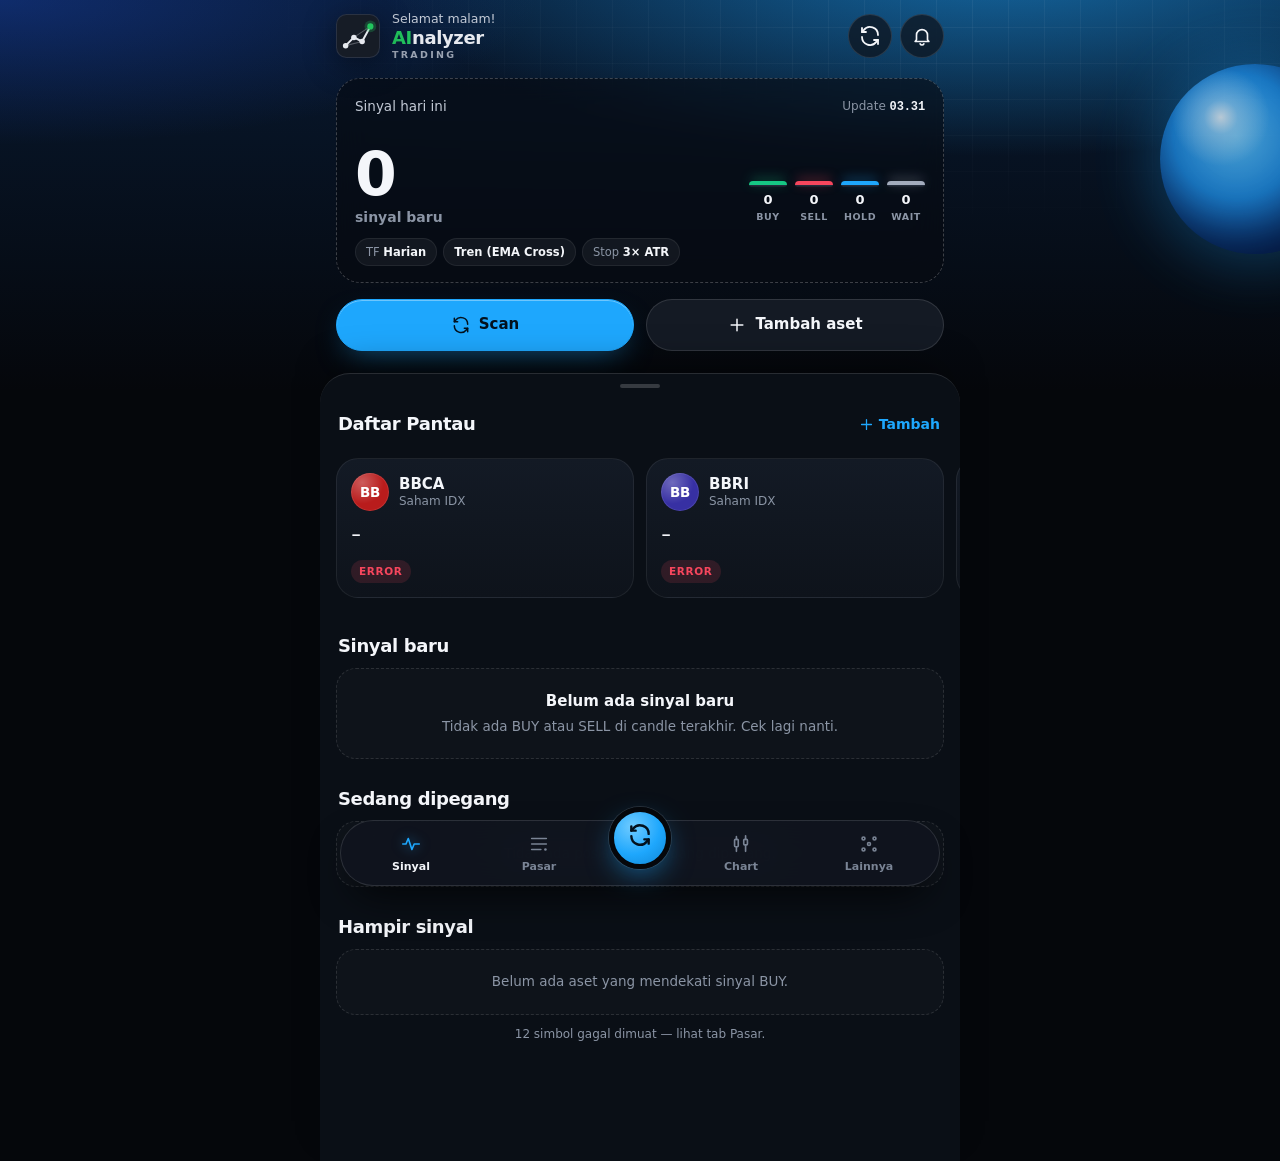
==== app/index.html @ 1d26086f "AInalyzer Trading: landing page, aplikasi web, dan APK Android Co-Authored-By: Claude Opus 5.5 <nore" ====
<!doctype html>
<html lang="id">
<head>
<meta charset="utf-8">
<meta name="viewport" content="width=device-width, initial-scale=1, viewport-fit=cover">
<meta name="theme-color" content="#05070b">
<meta name="color-scheme" content="dark">
<title>AInalyzer Trading</title>
<link rel="stylesheet" href="css/app.css?v=1.1.0">
<script src="vendor/lightweight-charts.standalone.production.js"></script>
<script src="config.js"></script>
</head>
<body data-tab="signal">
<div class="glow" aria-hidden="true"></div>
<header class="appbar">
  <div class="brand">
    <svg class="brand-mark" viewBox="0 0 64 64" aria-hidden="true">
      <rect x="0.75" y="0.75" width="62.5" height="62.5" rx="14.5" fill="#161C26" stroke="#2A3242" stroke-width="1.5"/>
      <path d="M26 34 L50 18 M14 46 L38 40" stroke="#E6E9EF" stroke-width="1.5" stroke-linecap="round" opacity="0.3"/>
      <polyline points="14,46 26,34 38,40 50,18" fill="none" stroke="#E6E9EF" stroke-width="3" stroke-linecap="round" stroke-linejoin="round"/>
      <circle cx="14" cy="46" r="4" fill="#E6E9EF"/><circle cx="26" cy="34" r="4" fill="#E6E9EF"/><circle cx="38" cy="40" r="4" fill="#E6E9EF"/>
      <circle cx="50" cy="18" r="8.5" fill="#22C55E" opacity="0.25"/><circle cx="50" cy="18" r="4.5" fill="#22C55E"/>
    </svg>
    <span class="brand-name">
      <span class="greet" id="greet">Selamat datang</span>
      <span class="brand-word"><b>AI</b>nalyzer</span><span class="brand-sub">Trading</span>
    </span>
  </div>
  <div class="appbar-acts">
    <button class="icon-btn round" id="refreshBtn" type="button" aria-label="Scan ulang semua sinyal"></button>
    <button class="icon-btn round" id="bellBtn" type="button" aria-label="Sinyal baru"></button>
  </div>
</header>

<main class="views">
  <section class="view" id="view-signal" data-tab="signal" aria-label="Sinyal"></section>
  <section class="view" id="view-market" data-tab="market" aria-label="Pasar" hidden></section>
  <section class="view" id="view-chart" data-tab="chart" aria-label="Chart" hidden></section>
  <section class="view" id="view-more" data-tab="more" aria-label="Lainnya" hidden></section>
</main>

<nav class="tabbar" aria-label="Navigasi utama">
  <button type="button" class="tab" data-tab="signal"><span class="tab-ic" data-icon="signal"></span><span>Sinyal</span></button>
  <button type="button" class="tab" data-tab="market"><span class="tab-ic" data-icon="market"></span><span>Pasar</span></button>
  <button type="button" class="fab" id="scanFab" aria-label="Scan semua sinyal"><span data-icon="refresh"></span></button>
  <button type="button" class="tab" data-tab="chart"><span class="tab-ic" data-icon="chart"></span><span>Chart</span></button>
  <button type="button" class="tab" data-tab="more"><span class="tab-ic" data-icon="more"></span><span>Lainnya</span></button>
</nav>

<div class="sheet-backdrop" id="sheetBackdrop" hidden></div>
<div class="sheet" id="sheet" role="dialog" aria-modal="true" hidden></div>
<div class="toast" id="toast" role="status" aria-live="polite"></div>

<script type="module" src="js/app.js?v=1.1.0"></script>
</body>
</html>
---- app/css/app.css ----
/* AInalyzer Trading — mobile UI (WebView Android). Gelap pekat + biru elektrik, tanpa font/gambar eksternal. */
:root {
  --bg: #05070b;
  --bg-2: #0a0e14;
  --surface: #0e131b;
  --surface-2: #141a24;
  --surface-3: #1b2230;
  --panel: #0a0f16;
  --line: rgba(255, 255, 255, .07);
  --line-2: rgba(255, 255, 255, .12);
  --text: #f4f6fa;
  --muted: #8b95a5;
  --dim: #7a8495;

  --blue: #1ea7fd;
  --blue-ink: #03111d;           /* teks di atas tombol biru (kontras 7:1) */
  --blue-bg: rgba(30, 167, 253, .14);
  --blue-glow: rgba(30, 167, 253, .55);

  --buy: #16c784;   --buy-bg: rgba(22, 199, 132, .14);
  --sell: #f6465d;  --sell-bg: rgba(246, 70, 93, .14);
  --hold: #1ea7fd;  --hold-bg: rgba(30, 167, 253, .15);
  --wait: #a3acbd;  --wait-bg: rgba(163, 172, 189, .12);

  --font: system-ui, -apple-system, "Segoe UI", "Helvetica Neue", sans-serif;
  --mono: ui-monospace, "SF Mono", "Roboto Mono", "Cascadia Mono", Menlo, monospace;

  --gutter: 16px;
  --sat: env(safe-area-inset-top, 0px);
  --sab: env(safe-area-inset-bottom, 0px);
  --sal: env(safe-area-inset-left, 0px);
  --sar: env(safe-area-inset-right, 0px);
  --nav-h: 66px;
  --nav-gap: 14px;
  --nav-space: calc(var(--nav-h) + var(--nav-gap) + var(--sab) + 26px);
  --radius: 22px;
  --ease: cubic-bezier(.2, .8, .2, 1);
}

* { box-sizing: border-box; -webkit-tap-highlight-color: transparent; }
html, body { margin: 0; min-height: 100%; background: var(--bg); color: var(--text); }
body {
  position: relative;
  font: 15px/1.45 var(--font);
  overflow-x: hidden;
  overscroll-behavior-y: none;
}
button, input, select { font: inherit; color: inherit; }
button { cursor: pointer; }
[hidden] { display: none !important; }
svg { flex: none; }
.mono, .num { font-family: var(--mono); font-variant-numeric: tabular-nums; letter-spacing: -.01em; }
.muted { color: var(--muted); }
.pos { color: var(--buy); }
.neg { color: var(--sell); }
:focus-visible { outline: 2px solid var(--blue); outline-offset: 2px; }

/* ---------------------------------------------------------------- cahaya biru di belakang header */
.glow {
  position: absolute; inset: 0 0 auto 0; height: 460px; z-index: 0; pointer-events: none; overflow: hidden;
  background:
    radial-gradient(70% 60% at 78% -8%, rgba(30, 167, 253, .55), transparent 70%),
    radial-gradient(60% 45% at 0% 0%, rgba(29, 78, 216, .35), transparent 70%),
    linear-gradient(180deg, rgba(14, 60, 120, .35), transparent 85%);
  transition: opacity .3s;
}
/* grid samar */
.glow::before {
  content: ""; position: absolute; inset: 0;
  background:
    repeating-linear-gradient(0deg, rgba(255, 255, 255, .05) 0 1px, transparent 1px 36px),
    repeating-linear-gradient(90deg, rgba(255, 255, 255, .05) 0 1px, transparent 1px 36px);
  -webkit-mask-image: radial-gradient(80% 70% at 75% 0%, #000 0%, transparent 75%);
  mask-image: radial-gradient(80% 70% at 75% 0%, #000 0%, transparent 75%);
}
/* bola mengkilap (dekorasi, mengintip di kanan) */
.glow::after {
  content: ""; position: absolute; width: 190px; height: 190px; right: -70px; top: 64px; border-radius: 50%;
  background:
    radial-gradient(circle at 32% 28%, rgba(255, 255, 255, .85) 0, rgba(190, 230, 255, .5) 9%, transparent 26%),
    radial-gradient(circle at 40% 38%, #5cc4ff 0%, #1e8fe8 38%, #0b3d8f 72%, #061a40 100%);
  box-shadow: 0 0 60px 10px rgba(30, 167, 253, .35), inset -18px -22px 40px rgba(2, 10, 30, .55);
  opacity: .8;
}
body[data-tab="market"] .glow, body[data-tab="more"] .glow { opacity: .55; }
body[data-tab="market"] .glow::after, body[data-tab="more"] .glow::after,
body[data-tab="chart"] .glow::after { display: none; }
body[data-tab="chart"] .glow { opacity: .35; }

/* ---------------------------------------------------------------- app bar */
.appbar {
  position: relative; z-index: 2;
  max-width: 640px; margin: 0 auto;
  min-height: calc(68px + var(--sat));
  padding: calc(var(--sat) + 10px) calc(var(--gutter) + var(--sar)) 6px calc(var(--gutter) + var(--sal));
  display: flex; align-items: center; justify-content: space-between; gap: 12px;
}
body[data-tab="chart"] .appbar { display: none; }
.brand { display: flex; align-items: center; gap: 12px; min-width: 0; }
.brand-mark { width: 44px; height: 44px; display: block; filter: drop-shadow(0 6px 16px rgba(0, 0, 0, .45)); }
/* wordmark: "AI" hijau tebal + "nalyzer", di bawahnya TRADING berspasi lebar; sapaan di atasnya */
.brand-name { display: flex; flex-direction: column; gap: 3px; line-height: 1; min-width: 0; }
.greet { font-size: 12.5px; color: #c3cad6; font-weight: 500; white-space: nowrap; overflow: hidden; text-overflow: ellipsis; margin-bottom: 1px; }
.brand-word { font-size: 18px; font-weight: 600; letter-spacing: -.02em; color: #E6E9EF; }
.brand-word b { font-weight: 800; color: #22C55E; }
.brand-sub { font-size: 9.5px; font-weight: 600; letter-spacing: .24em; text-transform: uppercase; color: #9AA3B2; }
.appbar-acts { display: flex; gap: 8px; flex: none; }

.icon-btn {
  position: relative; width: 44px; height: 44px; border-radius: 50%; border: 0; background: transparent;
  display: grid; place-items: center; color: var(--text); flex: none;
  transition: background .2s, transform .12s;
}
.icon-btn.round {
  background: rgba(14, 19, 27, .72); border: 1px solid var(--line-2);
  backdrop-filter: blur(10px); -webkit-backdrop-filter: blur(10px);
}
.icon-btn:active { transform: scale(.94); background: var(--surface-3); }
.icon-btn.spinning svg { animation: spin .9s linear infinite; color: var(--blue); }
.bell-dot {
  position: absolute; top: 10px; right: 11px; width: 9px; height: 9px; border-radius: 50%;
  background: var(--sell); box-shadow: 0 0 0 2px #0e131b; transform: scale(0); transition: transform .2s var(--ease);
}
.has-new .bell-dot { transform: scale(1); }
@keyframes spin { to { transform: rotate(360deg); } }

/* ---------------------------------------------------------------- views */
.views {
  position: relative; z-index: 1;
  padding: 4px calc(var(--gutter) + var(--sar)) var(--nav-space) calc(var(--gutter) + var(--sal));
  max-width: 640px; margin: 0 auto;
}
body[data-tab="chart"] .views { padding-top: calc(var(--sat) + 10px); }
.view { animation: viewIn .28s var(--ease); min-width: 0; }
@keyframes viewIn { from { opacity: 0; transform: translateY(6px); } to { opacity: 1; transform: none; } }

.page-h { margin: 6px 2px 16px; font-size: 28px; font-weight: 800; letter-spacing: -.03em; line-height: 1.1; }

.section-h {
  display: flex; align-items: center; justify-content: space-between; gap: 8px;
  margin: 26px 2px 8px; min-height: 28px; scroll-margin-top: 16px;
}
.section-h.first { margin-top: 2px; }
.section-h h2 { margin: 0; font-size: 18px; font-weight: 750; letter-spacing: -.02em; }
.section-h .count {
  font-size: 12px; color: var(--text); background: var(--surface-3);
  border-radius: 999px; padding: 2px 10px; font-family: var(--mono);
}
.section-h .hint { font-size: 12px; color: var(--muted); }
.link {
  display: inline-flex; align-items: center; gap: 4px; min-height: 44px; padding: 0 2px 0 8px;
  border: 0; background: none; color: var(--blue); font-weight: 650; font-size: 14px;
}
.link svg { width: 17px; height: 17px; }

/* ---------------------------------------------------------------- hero (kartu bergaris putus-putus) */
.hero {
  position: relative; margin-top: 6px; padding: 18px 18px 16px; border-radius: 24px;
  border: 1.5px dashed rgba(255, 255, 255, .22);
  background: rgba(7, 11, 18, .58);
  backdrop-filter: blur(16px); -webkit-backdrop-filter: blur(16px);
}
.hero.plain { border-style: solid; border-color: var(--line); margin-top: 16px; }
.hero-top { display: flex; justify-content: space-between; align-items: center; gap: 12px; }
.hero-k { font-size: 13.5px; color: #c3cad6; font-weight: 500; }
.hero-time { font-size: 12px; color: var(--muted); white-space: nowrap; }
.hero-time b { color: var(--text); font-weight: 600; }
.scan-txt { color: var(--blue); }
.hero-main { display: flex; align-items: flex-end; justify-content: space-between; gap: 12px; margin-top: 6px; }
.hero-big { min-width: 0; line-height: 1; }
.hero-big .mono { display: block; font-family: var(--font); font-size: 60px; font-weight: 800; letter-spacing: -.04em; font-variant-numeric: tabular-nums; }
.hero-big small { display: block; font-size: 14px; font-weight: 600; color: var(--muted); margin-top: 6px; }

.bars { display: grid; grid-template-columns: repeat(4, 34px); gap: 8px; flex: none; }
.bar { display: flex; flex-direction: column; align-items: center; gap: 3px; }
.bar-track { width: 100%; height: 64px; display: flex; align-items: flex-end; }
.bar-track i {
  display: block; width: 100%; border-radius: 9px 9px 5px 5px; min-height: 6px;
  background: linear-gradient(180deg, #273142, #161c27);
  border-top: 4px solid var(--cap, var(--blue));
  box-shadow: 0 -3px 12px -2px var(--cap, var(--blue));
  transition: height .45s var(--ease);
}
.bar b { font-size: 13px; font-weight: 750; line-height: 1.1; margin-top: 3px; font-variant-numeric: tabular-nums; }
.bar span { font-size: 9.5px; font-weight: 700; letter-spacing: .06em; color: var(--muted); }
.bar.BUY { --cap: var(--buy); } .bar.SELL { --cap: var(--sell); }
.bar.HOLD { --cap: var(--hold); } .bar.WAIT { --cap: var(--wait); }

.chips { display: flex; flex-wrap: wrap; gap: 6px; margin-top: 14px; }
.chip {
  font-size: 11.5px; padding: 5px 10px; border-radius: 999px; white-space: nowrap;
  background: rgba(255, 255, 255, .05); border: 1px solid var(--line); color: var(--muted);
}
.chip b { color: var(--text); font-weight: 600; }
.chip.on { border-color: rgba(30, 167, 253, .5); background: var(--blue-bg); }
.chip.on b { color: var(--blue); }
.progress { height: 4px; border-radius: 4px; background: rgba(255, 255, 255, .07); margin-top: 14px; overflow: hidden; }
.progress i { display: block; height: 100%; background: var(--blue); box-shadow: 0 0 10px var(--blue-glow); border-radius: 4px; transition: width .3s var(--ease); }

/* ---------------------------------------------------------------- tombol pil */
.cta { display: grid; grid-template-columns: 1fr 1fr; gap: 12px; margin-top: 16px; }
.pill {
  min-height: 52px; padding: 0 18px; border-radius: 999px; border: 1px solid var(--line-2);
  background: var(--surface-2); color: var(--text); font-weight: 700; font-size: 15px; white-space: nowrap;
  display: inline-flex; align-items: center; justify-content: center; gap: 8px;
  transition: transform .12s, background .2s, box-shadow .2s;
}
.pill svg { width: 20px; height: 20px; }
.pill:active { transform: scale(.97); }
.pill.primary {
  background: var(--blue); border-color: var(--blue); color: var(--blue-ink);
  box-shadow: 0 12px 30px -12px var(--blue-glow), inset 0 1px 0 rgba(255, 255, 255, .35);
}
.pill.ghost { background: transparent; }
.btn {
  min-height: 44px; padding: 0 18px; border-radius: 999px; border: 1px solid var(--line-2);
  background: var(--surface-2); font-weight: 650; font-size: 14px; white-space: nowrap;
  display: inline-flex; align-items: center; justify-content: center; gap: 6px;
  transition: transform .12s, background .2s;
}
.btn:active { transform: scale(.97); }
.btn.danger { background: var(--sell); border: 0; color: #fff; }
.btn.on { border-color: var(--blue); color: var(--blue); background: var(--blue-bg); }

/* ---------------------------------------------------------------- panel (lembar bawah ala bottom sheet) */
.panel {
  position: relative; margin: 22px calc(-1 * (var(--gutter) + var(--sar))) calc(-1 * var(--nav-space)) calc(-1 * (var(--gutter) + var(--sal)));
  padding: 10px calc(var(--gutter) + var(--sar)) var(--nav-space) calc(var(--gutter) + var(--sal));
  min-height: 55vh;
  background: var(--panel); border-top: 1px solid var(--line-2);
  border-radius: 30px 30px 0 0;
  box-shadow: 0 -20px 40px -20px rgba(0, 0, 0, .6);
}
.grab { width: 40px; height: 4px; border-radius: 2px; background: rgba(255, 255, 255, .18); margin: 0 auto 14px; }

/* kartu daftar pantau (gulir horizontal) */
.wscroll {
  display: flex; gap: 12px; overflow-x: auto; overscroll-behavior-x: contain;
  scroll-snap-type: x mandatory; scroll-padding: 0 calc(var(--gutter) + var(--sal));
  margin: 0 calc(-1 * (var(--gutter) + var(--sar))) 0 calc(-1 * (var(--gutter) + var(--sal)));
  padding: 4px calc(var(--gutter) + var(--sar)) 8px calc(var(--gutter) + var(--sal));
  scrollbar-width: none;
}
.wscroll::-webkit-scrollbar { display: none; }
.wcard {
  flex: 0 0 calc((100% - 12px) / 2); min-width: 0; scroll-snap-align: start;
  display: flex; flex-direction: column; gap: 12px; text-align: left;
  padding: 14px; border-radius: 22px; border: 1px solid var(--line);
  background: linear-gradient(180deg, #131a25, #0e131b);
  transition: border-color .2s, transform .12s;
}
.wcard:active { transform: scale(.98); }
.wcard.sel { border: 1.5px solid var(--blue); box-shadow: 0 0 0 4px rgba(30, 167, 253, .1), 0 14px 30px -18px var(--blue-glow); }
.wc-top { display: flex; align-items: center; gap: 10px; min-width: 0; }
.wc-id { display: flex; flex-direction: column; min-width: 0; line-height: 1.25; }
.wc-id b { font-size: 15px; white-space: nowrap; }
.wc-id span { font-size: 12px; color: var(--muted); white-space: nowrap; overflow: hidden; text-overflow: ellipsis; }
.wc-px { font-size: 17px; font-weight: 700; white-space: nowrap; overflow: hidden; text-overflow: ellipsis; }
.wc-bot { display: flex; align-items: center; justify-content: space-between; gap: 4px; flex-wrap: wrap; }
.wc-bot .badge { min-width: 0; padding: 4px 8px; font-size: 10.5px; }
.wc-bot .chg { padding: 3px 7px; font-size: 11px; }

/* ---------------------------------------------------------------- baris aset (ala Top Movers) */
.list { display: flex; flex-direction: column; gap: 2px; }
.row {
  display: grid; grid-template-columns: 44px minmax(0, 1fr) auto; align-items: center; gap: 12px;
  padding: 10px 8px; min-height: 66px; border-radius: 18px; margin: 0 -8px;
  border: 0; background: none; text-align: left;
  user-select: none; -webkit-user-select: none; -webkit-touch-callout: none;
  transition: background .15s;
}
.row:active, .row.pressing { background: var(--surface-2); }
.avatar {
  width: 44px; height: 44px; border-radius: 50%; display: grid; place-items: center; flex: none;
  font-weight: 800; font-size: 15px; letter-spacing: -.02em; color: #fff;
  background: radial-gradient(circle at 30% 25%, rgba(255, 255, 255, .28), transparent 55%), var(--av, #2a3752);
  box-shadow: inset 0 0 0 1px rgba(255, 255, 255, .1);
}
.avatar.sm { width: 38px; height: 38px; font-size: 13.5px; }
.row-main { min-width: 0; }
.row-t { display: flex; align-items: center; gap: 6px; font-weight: 700; font-size: 15.5px; min-width: 0; }
.row-t .sym { flex: none; white-space: nowrap; } /* kode simbol tidak boleh terpotong; label pasar yang mengalah */
.row-t .mk { min-width: 0; overflow: hidden; text-overflow: ellipsis; white-space: nowrap; }
.mk {
  flex: none; font-size: 9.5px; font-weight: 700; letter-spacing: .06em; padding: 2px 6px; border-radius: 999px;
  color: var(--muted); background: var(--surface-3);
}
.row-s { font-size: 12.5px; color: var(--muted); white-space: nowrap; overflow: hidden; text-overflow: ellipsis; margin-top: 2px; }
.row-r { text-align: right; display: flex; flex-direction: column; align-items: flex-end; gap: 5px; }
.row-px { font-size: 14.5px; font-weight: 700; font-variant-numeric: tabular-nums; white-space: nowrap; }
.row-ch { font-family: var(--mono); font-size: 11.5px; }
.row-del {
  width: 44px; height: 44px; border-radius: 50%; border: 0; display: grid; place-items: center;
  background: var(--sell-bg); color: var(--sell); animation: pop .2s var(--ease);
}
@keyframes pop { from { transform: scale(.6); opacity: 0; } }

.badge {
  display: inline-block; min-width: 52px; text-align: center;
  font-size: 11px; font-weight: 800; letter-spacing: .06em; padding: 4px 10px; border-radius: 999px;
}
.badge.BUY { background: var(--buy-bg); color: var(--buy); }
.badge.SELL { background: var(--sell-bg); color: var(--sell); }
.badge.HOLD { background: var(--hold-bg); color: var(--hold); }
.badge.WAIT { background: var(--wait-bg); color: var(--wait); }
.badge.ERR { background: var(--sell-bg); color: var(--sell); }
.badge.LOAD { background: var(--surface-3); color: var(--dim); }

.chg {
  display: inline-flex; align-items: center; gap: 3px; white-space: nowrap;
  font-size: 11.5px; font-weight: 700; padding: 3px 8px; border-radius: 999px; font-variant-numeric: tabular-nums;
}
.chg.pos { color: var(--buy); background: var(--buy-bg); }
.chg.neg { color: var(--sell); background: var(--sell-bg); }
.chg.flat { color: var(--muted); background: var(--surface-3); }

.skel { display: inline-block; height: 10px; border-radius: 5px; background: linear-gradient(90deg, var(--surface-2), var(--surface-3), var(--surface-2)); background-size: 200% 100%; animation: shimmer 1.2s infinite; }
@keyframes shimmer { to { background-position: -200% 0; } }

.empty {
  text-align: center; color: var(--muted); font-size: 13.5px; padding: 22px 18px;
  background: rgba(255, 255, 255, .02); border: 1px dashed var(--line-2); border-radius: 20px;
}
.empty b { display: block; color: var(--text); font-size: 15px; margin-bottom: 4px; }

/* ---------------------------------------------------------------- pil segmen + form */
.seg { display: flex; gap: 8px; min-width: 0; }
.seg button {
  flex: 1 1 0; min-height: 42px; min-width: 0; padding: 0 8px; border-radius: 999px;
  border: 1px solid var(--line); background: var(--surface); color: var(--muted);
  font-size: 13.5px; font-weight: 650; white-space: nowrap; overflow: hidden; text-overflow: ellipsis;
  display: inline-flex; align-items: center; justify-content: center; gap: 6px;
  transition: background .2s, color .2s, border-color .2s, box-shadow .2s;
}
.seg button[aria-pressed="true"] {
  background: var(--blue); border-color: var(--blue); color: var(--blue-ink);
  box-shadow: 0 8px 20px -10px var(--blue-glow);
}

.toolbar { display: flex; gap: 8px; align-items: center; }
.toolbar .seg { flex: 1; }

.add-card { background: var(--surface); border: 1px solid var(--line); border-radius: var(--radius); padding: 16px; margin-top: 16px; }
.add-card h3 { margin: 0 0 12px; font-size: 16px; font-weight: 750; }
.field {
  display: flex; align-items: center; gap: 8px; min-height: 50px; padding: 0 16px;
  background: var(--bg-2); border: 1px solid var(--line-2); border-radius: 999px;
  transition: border-color .2s, box-shadow .2s;
}
.field:focus-within { border-color: var(--blue); box-shadow: 0 0 0 4px rgba(30, 167, 253, .14); }
.field svg { color: var(--muted); }
.field input {
  flex: 1; min-width: 0; border: 0; outline: none; background: none; height: 46px;
  text-transform: uppercase; font-family: var(--mono); font-size: 15px; letter-spacing: .02em;
}
.field input::placeholder { text-transform: none; font-family: var(--font); color: var(--dim); letter-spacing: 0; }
.add-row { display: grid; grid-template-columns: minmax(0, 1fr) auto; gap: 8px; margin-top: 10px; }
.add-row .pill { min-height: 44px; font-size: 14px; }
.form-err { color: var(--sell); font-size: 12.5px; margin-top: 8px; }

/* ---------------------------------------------------------------- layar chart (detail aset) */
.det-head { display: grid; grid-template-columns: 44px minmax(0, 1fr) 44px; align-items: center; gap: 8px; }
.det-title { text-align: center; min-width: 0; }
.det-title h1 { margin: 0; font-size: 18px; font-weight: 800; letter-spacing: -.02em; line-height: 1.2; }
.det-title .name { font-size: 12.5px; color: var(--muted); white-space: nowrap; overflow: hidden; text-overflow: ellipsis; }
.det-sp { width: 44px; }
.tf { margin-top: 18px; }
.price-line { display: flex; align-items: baseline; flex-wrap: wrap; gap: 4px 10px; margin-top: 18px; }
.price-sym { font-size: 30px; font-weight: 800; letter-spacing: -.03em; color: #aab3c2; line-height: 1.1; }
.price-big { font-size: 30px; font-weight: 800; letter-spacing: -.03em; font-variant-numeric: tabular-nums; line-height: 1.1; overflow-wrap: anywhere; }
.price-cur { font-size: 13px; color: var(--muted); font-weight: 600; }
.price-chg { display: flex; align-items: center; flex-wrap: wrap; gap: 6px 8px; margin-top: 8px; font-size: 12.5px; color: var(--muted); }
.live { display: inline-flex; align-items: center; gap: 5px; font-size: 11px; font-weight: 800; letter-spacing: .08em; color: var(--buy); padding: 3px 8px; border-radius: 999px; background: var(--buy-bg); }
.live i { width: 7px; height: 7px; border-radius: 50%; background: var(--buy); box-shadow: 0 0 8px var(--buy); animation: pulse 1.4s infinite; }
.live.off { color: var(--muted); background: var(--surface-3); } .live.off i { background: var(--muted); box-shadow: none; animation: none; }
@keyframes pulse { 50% { opacity: .25; } }
.price-note { font-size: 12px; color: var(--muted); margin-top: 6px; }

.card { background: var(--surface); border: 1px solid var(--line); border-radius: var(--radius); padding: 16px; margin-top: 12px; min-width: 0; }
.card h3 { margin: 0 0 12px; font-size: 16px; font-weight: 750; letter-spacing: -.01em; }
.note { color: var(--muted); font-size: 12px; margin-top: 10px; line-height: 1.5; }

.sig {
  position: relative; overflow: hidden; border-radius: var(--radius); padding: 18px; margin-top: 16px;
  border: 1px solid transparent;
}
.sig.BUY { background: radial-gradient(120% 120% at 100% 0%, rgba(22, 199, 132, .28), rgba(22, 199, 132, .05) 60%), var(--surface); border-color: rgba(22, 199, 132, .35); }
.sig.SELL { background: radial-gradient(120% 120% at 100% 0%, rgba(246, 70, 93, .28), rgba(246, 70, 93, .05) 60%), var(--surface); border-color: rgba(246, 70, 93, .35); }
.sig.HOLD { background: radial-gradient(120% 120% at 100% 0%, rgba(30, 167, 253, .3), rgba(30, 167, 253, .05) 60%), var(--surface); border-color: rgba(30, 167, 253, .38); }
.sig.WAIT { background: radial-gradient(120% 120% at 100% 0%, rgba(163, 172, 189, .16), rgba(163, 172, 189, .03) 60%), var(--surface); border-color: rgba(163, 172, 189, .22); }
.sig-top { display: flex; align-items: center; justify-content: space-between; gap: 10px; }
.sig-lbl { font-size: 11px; text-transform: uppercase; letter-spacing: .1em; color: var(--muted); font-weight: 700; }
.sig-big { font-size: 40px; font-weight: 900; letter-spacing: -.01em; line-height: 1; margin-top: 6px; }
.sig-big small { font-size: 13px; font-weight: 700; letter-spacing: .08em; margin-left: 8px; opacity: .85; }
.sig.BUY .sig-big { color: var(--buy); } .sig.SELL .sig-big { color: var(--sell); }
.sig.HOLD .sig-big { color: var(--hold); } .sig.WAIT .sig-big { color: var(--wait); }
.sig p { margin: 12px 0 0; font-size: 14.5px; }
.sig .last { margin-top: 12px; padding-top: 12px; border-top: 1px solid rgba(255, 255, 255, .08); font-size: 12.5px; color: var(--muted); }
.sig .last b { color: var(--text); }
.score-pill { font-family: var(--mono); font-size: 13px; font-weight: 700; padding: 7px 12px; border-radius: 999px; background: rgba(0, 0, 0, .3); border: 1px solid var(--line); }

.gauge-bar { position: relative; height: 10px; border-radius: 5px; background: linear-gradient(90deg, var(--sell), #3a4456 50%, var(--buy)); margin-top: 8px; }
.gauge-pin { position: absolute; top: -5px; width: 6px; height: 20px; border-radius: 3px; background: #fff; transform: translateX(-3px); box-shadow: 0 0 0 3px var(--surface), 0 0 12px rgba(255, 255, 255, .5); transition: left .5s var(--ease); }
.gauge-ticks { display: flex; justify-content: space-between; color: var(--muted); font-size: 11px; margin-top: 8px; }
.gauge-head { display: flex; justify-content: space-between; font-size: 13px; color: var(--muted); }
.gauge-head b { color: var(--text); font-family: var(--mono); }

.chart-card {
  padding: 12px 4px 8px; overflow: hidden;
  background: radial-gradient(90% 60% at 50% 0%, rgba(30, 167, 253, .08), transparent 70%), var(--surface);
}
.chart-bar { display: flex; align-items: center; justify-content: space-between; gap: 8px; padding: 0 8px; }
.seg.mode { flex: none; padding: 3px; gap: 2px; border-radius: 999px; background: var(--bg-2); border: 1px solid var(--line); }
.seg.mode button { flex: none; min-height: 38px; padding: 0 12px; border: 0; background: none; font-size: 13px; }
.seg.mode button svg { width: 16px; height: 16px; }
.seg.mode button[aria-pressed="true"] { background: var(--blue); color: var(--blue-ink); }
.legend { display: flex; flex-wrap: wrap; gap: 6px 12px; font-size: 11.5px; color: var(--muted); align-items: center; padding: 10px 12px 0; }
.legend i { display: inline-block; width: 12px; height: 3px; border-radius: 2px; vertical-align: middle; margin-right: 4px; }
.legend i.dash { height: 2px; border-radius: 0; background: repeating-linear-gradient(90deg, rgba(95, 200, 180, .9) 0 3px, transparent 3px 5px); }
.toggle-sm { display: inline-flex; align-items: center; gap: 6px; min-height: 40px; padding: 0 14px; border-radius: 999px; border: 1px solid var(--line-2); background: none; font-size: 12.5px; font-weight: 600; color: var(--muted); }
.toggle-sm[aria-pressed="true"] { color: var(--blue); border-color: var(--blue); background: var(--blue-bg); }
#priceChart { height: 300px; margin-top: 6px; }
#scoreChart { height: 90px; }
.sub-label { font-size: 11.5px; color: var(--muted); padding: 8px 12px 0; }
.strat-note { font-size: 12px; color: var(--muted); padding: 8px 12px 4px; line-height: 1.5; }

.kv-grid { display: grid; grid-template-columns: 1fr 1fr; gap: 8px; }
.kv { background: var(--surface-2); border: 1px solid var(--line); border-radius: 16px; padding: 11px 12px; min-width: 0; }
.kv.wide { grid-column: span 2; }
.kv .k { color: var(--muted); font-size: 10.5px; text-transform: uppercase; letter-spacing: .07em; font-weight: 600; }
.kv .v { font-weight: 700; margin-top: 3px; font-size: 15px; overflow-wrap: anywhere; }
.kv .v.txt { font-weight: 500; font-size: 13.5px; line-height: 1.45; }

.reasons { list-style: none; padding: 0; margin: 0; display: flex; flex-direction: column; gap: 10px; font-size: 13.5px; }
.reasons li { display: flex; gap: 10px; align-items: flex-start; }
.reasons .ic { width: 22px; height: 22px; flex: none; border-radius: 50%; display: grid; place-items: center; font-size: 10px; font-weight: 800; }
.ic.p { color: var(--buy); background: var(--buy-bg); } .ic.m { color: var(--sell); background: var(--sell-bg); } .ic.n { color: var(--muted); background: var(--surface-2); }

/* tabel riwayat sinyal (ala "Top Assets") */
.ttable { display: flex; flex-direction: column; }
.tr { display: grid; grid-template-columns: minmax(0, 1fr) minmax(0, 1fr) auto; gap: 10px; align-items: center; padding: 11px 0; border-top: 1px solid var(--line); }
.tr.th { border-top: 0; padding: 0 0 8px; font-size: 12px; color: var(--muted); font-weight: 600; }
.tr.th span:last-child { text-align: right; }
.tr > span { min-width: 0; }
.tr b { display: block; font-size: 13.5px; font-weight: 650; white-space: nowrap; overflow: hidden; text-overflow: ellipsis; }
.tr small { display: block; font-size: 11.5px; color: var(--muted); white-space: nowrap; overflow: hidden; text-overflow: ellipsis; margin-top: 1px; }
.tr .res { display: flex; flex-direction: column; align-items: flex-end; gap: 4px; }
.tr .res .badge { min-width: 0; font-size: 10px; padding: 3px 8px; }
.more-trades { width: 100%; margin-top: 10px; min-height: 46px; font-size: 14px; }

.err-card { background: var(--sell-bg); color: #ffb3bd; border: 1px solid rgba(246, 70, 93, .3); border-radius: var(--radius); padding: 14px 16px; margin-top: 16px; font-size: 14px; }
.loading-veil { opacity: .45; pointer-events: none; transition: opacity .2s; }

.picker-grid { display: grid; grid-template-columns: repeat(auto-fill, minmax(100px, 1fr)); gap: 8px; margin-top: 14px; }
.pick { min-height: 56px; border-radius: 18px; border: 1px solid var(--line); background: var(--surface-2); display: flex; align-items: center; gap: 8px; padding: 0 10px; font-weight: 700; font-size: 13.5px; }
.pick .avatar { width: 32px; height: 32px; font-size: 12px; }
.pick span:last-child { overflow: hidden; text-overflow: ellipsis; white-space: nowrap; }

/* ---------------------------------------------------------------- pengaturan */
.group { background: var(--surface); border: 1px solid var(--line); border-radius: var(--radius); overflow: hidden; }
.group + .group { margin-top: 12px; }
.set { padding: 16px; }
.set + .set { border-top: 1px solid var(--line); }
.set-t { font-weight: 650; font-size: 15px; }
.set-d { font-size: 12.5px; color: var(--muted); margin-top: 2px; }
.set .seg { margin-top: 12px; }
.set .seg button { font-size: 13px; padding: 0 4px; }
.opt-list { display: flex; flex-direction: column; gap: 8px; margin-top: 12px; }
.opt {
  display: grid; grid-template-columns: 22px 1fr; gap: 12px; align-items: start; text-align: left;
  padding: 12px 14px; border-radius: 18px; border: 1px solid var(--line); background: var(--bg-2); min-height: 44px;
  transition: border-color .2s, background .2s;
}
.opt .dot { width: 20px; height: 20px; border-radius: 50%; border: 2px solid var(--line-2); margin-top: 1px; display: grid; place-items: center; }
.opt[aria-checked="true"] { border-color: rgba(30, 167, 253, .65); background: rgba(30, 167, 253, .07); }
.opt[aria-checked="true"] .dot { border-color: var(--blue); }
.opt[aria-checked="true"] .dot::after { content: ""; width: 10px; height: 10px; border-radius: 50%; background: var(--blue); box-shadow: 0 0 8px var(--blue-glow); }
.opt b { display: block; font-size: 14px; }
.opt span { font-size: 12.5px; color: var(--muted); }
.set-row { display: flex; align-items: center; justify-content: space-between; gap: 14px; min-height: 44px; width: 100%; border: 0; background: none; text-align: left; padding: 0; }
.switch { flex: none; width: 52px; height: 32px; border-radius: 16px; background: var(--surface-3); border: 1px solid var(--line-2); position: relative; transition: background .2s, border-color .2s; }
.switch::after { content: ""; position: absolute; top: 3px; left: 3px; width: 24px; height: 24px; border-radius: 50%; background: #cfd6e4; transition: transform .22s var(--ease), background .2s; }
[aria-checked="true"] > .switch { background: var(--blue); border-color: var(--blue); box-shadow: 0 0 14px -2px var(--blue-glow); }
[aria-checked="true"] > .switch::after { transform: translateX(20px); background: #fff; }

.acc { border-top: 1px solid var(--line); }
.acc:first-child { border-top: 0; }
.acc summary { list-style: none; display: flex; align-items: center; justify-content: space-between; gap: 10px; min-height: 56px; padding: 0 16px; font-weight: 650; font-size: 15px; cursor: pointer; }
.acc summary::-webkit-details-marker { display: none; }
.acc summary svg { color: var(--muted); transition: transform .25s var(--ease); }
.acc[open] summary svg { transform: rotate(180deg); }
.acc .acc-b { padding: 0 16px 16px; font-size: 13.5px; color: #c6cfdf; line-height: 1.6; }
.acc .acc-b p { margin: 0 0 8px; }
.acc .acc-b ul { margin: 0; padding-left: 18px; }
.acc .acc-b li { margin-bottom: 6px; }
.def { display: grid; grid-template-columns: 62px 1fr; gap: 8px 10px; align-items: start; }
.def .badge { min-width: 0; }
.disclaimer { font-size: 12px; color: var(--muted); line-height: 1.6; padding: 14px 16px; }
.version { text-align: center; color: var(--dim); font-size: 12px; margin-top: 18px; font-family: var(--mono); }

/* ---------------------------------------------------------------- navigasi bawah mengambang */
.tabbar {
  position: fixed; z-index: 30;
  left: calc(var(--nav-gap) + var(--sal)); right: calc(var(--nav-gap) + var(--sar));
  bottom: calc(var(--nav-gap) + var(--sab));
  max-width: 600px; margin: 0 auto;
  height: var(--nav-h);
  display: grid; grid-template-columns: 1fr 1fr 74px 1fr 1fr; align-items: center;
  padding: 0 6px; border-radius: 999px;
  background: rgba(16, 21, 30, .9);
  border: 1px solid var(--line-2);
  box-shadow: 0 18px 40px -12px rgba(0, 0, 0, .8);
  backdrop-filter: blur(18px); -webkit-backdrop-filter: blur(18px);
}
.tab {
  position: relative; border: 0; background: none; color: var(--dim);
  display: flex; flex-direction: column; align-items: center; justify-content: center; gap: 2px;
  font-size: 11px; font-weight: 650; height: 56px; min-width: 0; border-radius: 999px; transition: color .2s;
}
.tab-ic { display: grid; place-items: center; height: 26px; }
.tab-ic svg { width: 22px; height: 22px; }
.tab[aria-current="page"] { color: var(--text); }
.tab[aria-current="page"] .tab-ic { color: var(--blue); filter: drop-shadow(0 0 6px var(--blue-glow)); }
.tab .dot-n { position: absolute; top: 4px; left: calc(50% + 6px); min-width: 17px; height: 17px; padding: 0 4px; border-radius: 9px; background: var(--buy); color: #04121a; font-size: 10px; font-weight: 800; display: grid; place-items: center; font-family: var(--mono); box-shadow: 0 0 0 2px #10151e; }
.fab {
  justify-self: center; width: 62px; height: 62px; margin-top: -30px; border-radius: 50%;
  display: grid; place-items: center; color: var(--blue-ink);
  background: radial-gradient(circle at 35% 28%, #6fcbff, var(--blue) 55%, #0f86d6);
  border: 5px solid var(--bg);
  box-shadow: 0 10px 28px -6px var(--blue-glow), 0 0 0 1px var(--line-2);
  transition: transform .15s var(--ease);
}
.fab svg { width: 26px; height: 26px; stroke-width: 2.2; }
.fab:active { transform: scale(.93); }
.fab.spinning svg { animation: spin .9s linear infinite; }

/* ---------------------------------------------------------------- sheet + toast */
.sheet-backdrop { position: fixed; inset: 0; z-index: 40; background: rgba(2, 4, 8, .66); animation: fade .2s; }
@keyframes fade { from { opacity: 0; } }
.sheet {
  position: fixed; left: 0; right: 0; bottom: 0; z-index: 41; max-width: 640px; margin: 0 auto;
  background: var(--surface); border: 1px solid var(--line-2); border-bottom: 0;
  border-radius: 30px 30px 0 0;
  padding: 10px calc(var(--gutter) + var(--sar)) calc(18px + var(--sab)) calc(var(--gutter) + var(--sal));
  animation: up .26s var(--ease);
}
@keyframes up { from { transform: translateY(100%); } }
.sheet .grab { margin-bottom: 16px; }
.sheet h3 { margin: 0; font-size: 18px; font-weight: 750; }
.sheet p { margin: 6px 0 16px; color: var(--muted); font-size: 14px; }
.sheet .acts { display: grid; grid-template-columns: 1fr 1fr; gap: 8px; }
.sheet .acts .btn { min-height: 50px; }

.toast {
  position: fixed; left: 50%; bottom: calc(var(--nav-h) + var(--nav-gap) + var(--sab) + 16px); z-index: 50;
  transform: translate(-50%, 20px); opacity: 0; pointer-events: none;
  max-width: calc(100% - 32px); padding: 11px 18px; border-radius: 999px;
  background: #f4f6fa; color: #0a0e14; font-size: 13.5px; font-weight: 650;
  box-shadow: 0 10px 30px rgba(0, 0, 0, .5);
  transition: opacity .2s, transform .25s var(--ease);
}
.toast.show { opacity: 1; transform: translate(-50%, 0); }

@media (min-width: 390px) {
  .bars { grid-template-columns: repeat(4, 38px); }
  .price-sym, .price-big { font-size: 34px; }
  #priceChart { height: 340px; }
}
@media (max-width: 350px) {
  .hero-big .mono { font-size: 48px; }
  .bars { grid-template-columns: repeat(4, 28px); gap: 6px; }
}
@media (prefers-reduced-motion: reduce) {
  *, *::before, *::after { animation-duration: .01ms !important; transition-duration: .01ms !important; scroll-behavior: auto !important; }
}
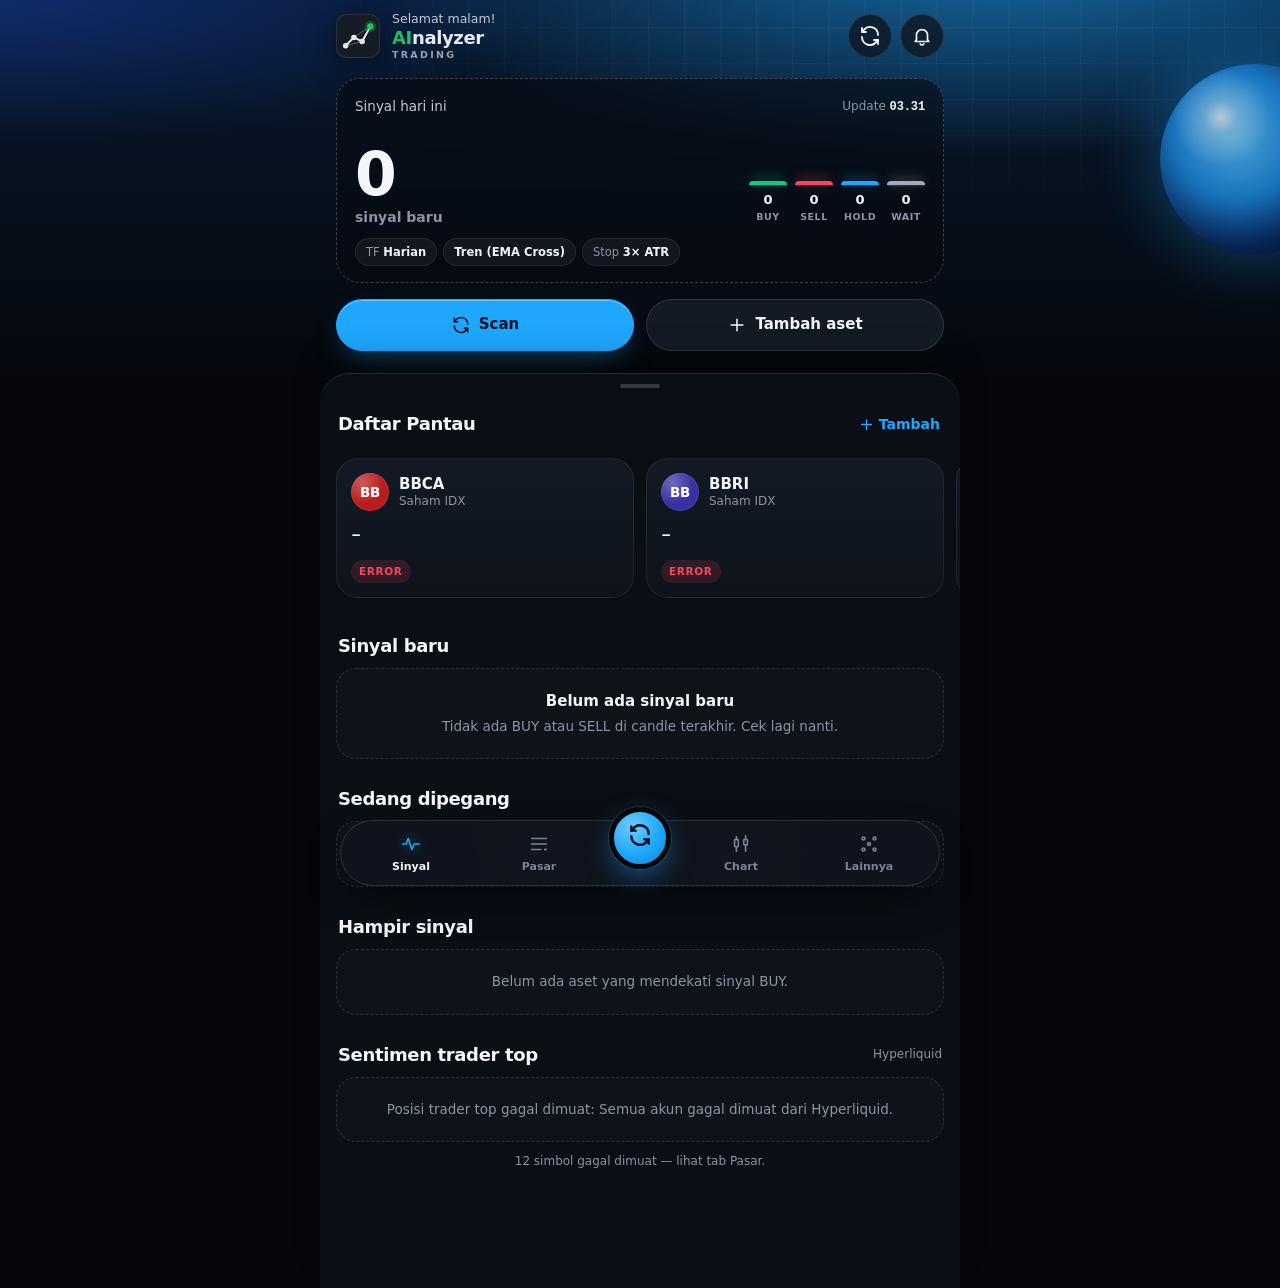
==== commit 098192f4: "Posisi trader top Hyperliquid (v1.3.0) Co-Authored-By: Claude Opus 5.5 <noreply@anthropic.com>" ====
--- a/app/index.html
+++ b/app/index.html
@@ -6,7 +6,7 @@
 <meta name="theme-color" content="#05070b">
 <meta name="color-scheme" content="dark">
 <title>AInalyzer Trading</title>
-<link rel="stylesheet" href="css/app.css?v=1.1.0">
+<link rel="stylesheet" href="css/app.css?v=1.3.0">
 <script src="vendor/lightweight-charts.standalone.production.js"></script>
 <script src="config.js"></script>
 </head>
@@ -51,6 +51,6 @@
 <div class="sheet" id="sheet" role="dialog" aria-modal="true" hidden></div>
 <div class="toast" id="toast" role="status" aria-live="polite"></div>
 
-<script type="module" src="js/app.js?v=1.1.0"></script>
+<script type="module" src="js/app.js?v=1.3.0"></script>
 </body>
 </html>
--- a/app/css/app.css
+++ b/app/css/app.css
@@ -498,6 +498,74 @@
 .disclaimer { font-size: 12px; color: var(--muted); line-height: 1.6; padding: 14px 16px; }
 .version { text-align: center; color: var(--dim); font-size: 12px; margin-top: 18px; font-family: var(--mono); }
 
+/* ---------------------------------------------------------------- fundamental */
+.seg.mview { margin-bottom: 14px; }
+.seg.mview button { font-size: 13.5px; padding: 0 6px; }
+.fund-hero { margin-top: 0; }
+.fund-hero .link { flex: none; }
+.fund-prog { font-size: 12.5px; color: var(--muted); margin-top: 10px; }
+.fund-warn { margin-top: 12px; padding: 12px 14px; border-radius: 16px; font-size: 12.5px; line-height: 1.5; color: #e9d9a6; background: rgba(240, 185, 11, .08); border: 1px solid rgba(240, 185, 11, .25); }
+.fund-warn b { color: #f5cf55; }
+.fchips { display: flex; align-items: center; gap: 6px; margin-top: 10px; overflow-x: auto; scrollbar-width: none; padding-bottom: 2px; }
+.fchips::-webkit-scrollbar { display: none; }
+.fchips-l { font-size: 12px; color: var(--muted); flex: none; }
+.fchips button { flex: none; min-height: 36px; padding: 0 12px; border-radius: 999px; border: 1px solid var(--line-2); background: var(--surface); color: var(--muted); font-size: 12.5px; font-weight: 600; }
+.fchips button[aria-pressed="true"] { color: var(--blue); border-color: var(--blue); background: var(--blue-bg); }
+.frow { grid-template-columns: 20px 44px minmax(0, 1fr) auto; gap: 10px; }
+.frow .row-s { white-space: normal; display: -webkit-box; -webkit-line-clamp: 2; -webkit-box-orient: vertical; line-height: 1.35; }
+.frank { font-size: 12px; color: var(--muted); text-align: center; font-weight: 700; }
+.mk.sec { text-transform: none; letter-spacing: 0; max-width: 92px; overflow: hidden; text-overflow: ellipsis; white-space: nowrap; }
+.fscore { min-width: 44px; text-align: center; font-family: var(--mono); font-weight: 800; font-size: 15px; padding: 5px 8px; border-radius: 10px; }
+.fband { font-size: 10.5px; color: var(--muted); white-space: nowrap; }
+.f-strong { --fc: var(--buy); } .f-good { --fc: var(--blue); } .f-avg { --fc: #f0b90b; } .f-weak { --fc: var(--sell); }
+.fscore { color: var(--fc); }
+.fscore.f-strong { background: var(--buy-bg); } .fscore.f-good { background: var(--blue-bg); }
+.fscore.f-avg { background: rgba(240, 185, 11, .14); } .fscore.f-weak { background: var(--sell-bg); }
+.f-strong-t { color: var(--buy); } .f-good-t { color: var(--blue); } .f-avg-t { color: #f0b90b; } .f-weak-t { color: var(--sell); }
+.fund-top { display: flex; align-items: center; justify-content: space-between; gap: 12px; }
+.fund-big { line-height: 1; margin-top: 6px; }
+.fund-big b { font-size: 44px; font-weight: 900; letter-spacing: -.03em; font-variant-numeric: tabular-nums; }
+.fund-big small { font-size: 14px; color: var(--muted); font-weight: 700; margin-left: 4px; }
+.fund-band { font-size: 14px; font-weight: 750; margin-top: 4px; }
+.fund-ring { flex: none; width: 76px; height: 76px; border-radius: 50%; display: grid; place-items: center;
+  background: radial-gradient(closest-side, var(--surface) 78%, transparent 80% 100%), conic-gradient(var(--fc) calc(var(--p) * 1%), rgba(255, 255, 255, .08) 0); }
+.fund-ring span { font-size: 10.5px; color: var(--muted); font-weight: 650; text-align: center; max-width: 56px; line-height: 1.2; }
+.fund-reason { margin: 12px 0 0; font-size: 13.5px; color: #c6cfdf; }
+.fsubs { display: flex; flex-direction: column; gap: 9px; margin-top: 14px; }
+.fsub { display: grid; grid-template-columns: 112px minmax(0, 1fr) 30px; align-items: center; gap: 10px; font-size: 13px; }
+.fsub small { color: var(--dim); font-size: 10.5px; }
+.fsub b { text-align: right; font-size: 13px; }
+.fsub-bar { height: 8px; border-radius: 4px; background: rgba(255, 255, 255, .07); overflow: hidden; }
+.fsub-bar i { display: block; height: 100%; border-radius: 4px; background: var(--fc); }
+.fkv .fv { font-size: 11.5px; margin-top: 3px; line-height: 1.35; color: var(--muted); }
+.fkv.t-good .fv { color: var(--buy); } .fkv.t-bad .fv { color: #ff8a99; } .fkv.t-ok .fv { color: #e2c45a; }
+.mbars { display: grid; grid-template-columns: 1fr 1fr; gap: 8px; margin-top: 14px; }
+.mbar { margin: 0; background: var(--surface-2); border: 1px solid var(--line); border-radius: 16px; padding: 10px 8px 6px; min-width: 0; }
+.mbar figcaption { font-size: 10.5px; color: var(--muted); text-transform: uppercase; letter-spacing: .06em; font-weight: 600; padding: 0 4px 4px; white-space: nowrap; overflow: hidden; text-overflow: ellipsis; }
+.mbar svg { display: block; width: 100%; height: auto; overflow: visible; }
+.mb-x { font-size: 9px; fill: var(--muted); font-family: var(--mono); }
+.mb-v { font-size: 8.5px; fill: #c6cfdf; font-family: var(--mono); }
+.fund-tech { display: flex; align-items: center; flex-wrap: wrap; gap: 6px 8px; margin-top: 12px; padding-top: 12px; border-top: 1px solid var(--line); font-size: 13px; }
+.fund-tech .badge { min-width: 0; }
+.tr.bt { grid-template-columns: minmax(0, 1.6fr) repeat(4, minmax(0, 1fr)); gap: 6px; font-size: 12.5px; }
+.tr.bt > span:not(:first-child) { text-align: right; }
+.tr.bt.th { font-size: 11px; }
+.fwarn { flex: none; display: inline-grid; place-items: center; min-width: 22px; height: 18px; padding: 0 5px; border-radius: 9px; font-size: 11px; font-weight: 800; color: #f5cf55; background: rgba(240, 185, 11, .14); border: 1px solid rgba(240, 185, 11, .3); }
+.fund-reason .fwarn { vertical-align: 1px; margin-left: 4px; }
+.mb-legend { display: flex; flex-wrap: wrap; align-items: center; gap: 4px 14px; margin-top: 8px; }
+.mb-legend span { white-space: nowrap; }
+.mb-legend i { display: inline-block; width: 10px; height: 10px; border-radius: 2px; vertical-align: -1px; }
+.lg-solid { background: var(--buy); } .lg-ghost { border: 1.2px dashed var(--buy); }
+.fflags { margin-top: 10px; border: 1px solid rgba(240, 185, 11, .25); background: rgba(240, 185, 11, .06); border-radius: 14px; }
+.fflags summary { list-style: none; display: flex; align-items: center; justify-content: space-between; gap: 8px; min-height: 44px; padding: 0 12px; font-size: 13px; font-weight: 650; color: #f5cf55; cursor: pointer; }
+.fflags summary::-webkit-details-marker { display: none; }
+.fflags summary svg { color: var(--muted); transition: transform .25s var(--ease); }
+.fflags[open] summary svg { transform: rotate(180deg); }
+.fflags ul { margin: 0; padding: 0 12px 12px 28px; font-size: 12.5px; color: var(--muted); line-height: 1.5; }
+.fflags li.w { color: #e9d9a6; }
+.tr.bt small { white-space: normal; }
+.tr.bt.partial { opacity: .6; }
+
 /* ---------------------------------------------------------------- navigasi bawah mengambang */
 .tabbar {
   position: fixed; z-index: 30;
@@ -561,6 +629,31 @@
 }
 .toast.show { opacity: 1; transform: translate(-50%, 0); }
 
+/* ---------------------------------------------------------------- posisi trader top Hyperliquid */
+.hl-bar { display: flex; height: 12px; border-radius: 6px; overflow: hidden; background: var(--surface-3); gap: 2px; }
+.hl-bar i { display: block; height: 100%; min-width: 0; }
+.hl-bar i.l { background: var(--buy); border-radius: 6px 0 0 6px; }
+.hl-bar i.s { background: var(--sell); border-radius: 0 6px 6px 0; }
+.hl-bar i[style*="width:0%"] { display: none; }
+.hl-bar.sm { width: 92px; height: 8px; border-radius: 4px; }
+.hl-legend { display: flex; justify-content: space-between; font-size: 12px; font-weight: 700; margin-top: 6px; font-family: var(--mono); }
+.hl-head { margin: 10px 0 0; font-size: 14px; color: #c6cfdf; line-height: 1.45; }
+.hl-head b { color: var(--text); }
+.hl .kv small { display: block; font-size: 11px; margin-top: 2px; }
+.hl-int { display: flex; align-items: flex-start; gap: 10px; margin-top: 12px; padding: 11px 12px; border-radius: 16px; font-size: 13.5px; line-height: 1.45; background: var(--surface-2); border: 1px solid var(--line); }
+.hl-int .badge { min-width: 0; flex: none; }
+.hl-int.t-ok { background: var(--buy-bg); border-color: rgba(22, 199, 132, .3); }
+.hl-int.t-warn { background: rgba(240, 185, 11, .08); border-color: rgba(240, 185, 11, .3); color: #f5d77a; }
+.hl-more { border-color: var(--line-2); background: var(--surface-2); }
+.hl-more summary { color: var(--text); }
+.hl-more .ttable { padding: 0 12px 6px; }
+.tr.hl-tr { grid-template-columns: minmax(0, 1.3fr) minmax(0, 1fr) auto; }
+.tr.hl-tr .res small { margin-top: 0; }
+.hl-foot { font-size: 11.5px; }
+.hl-r { justify-content: center; }
+.hl-cnt { font-size: 12px; white-space: nowrap; }
+.hl-few { font-size: 12px; white-space: nowrap; }
+
 @media (min-width: 390px) {
   .bars { grid-template-columns: repeat(4, 38px); }
   .price-sym, .price-big { font-size: 34px; }
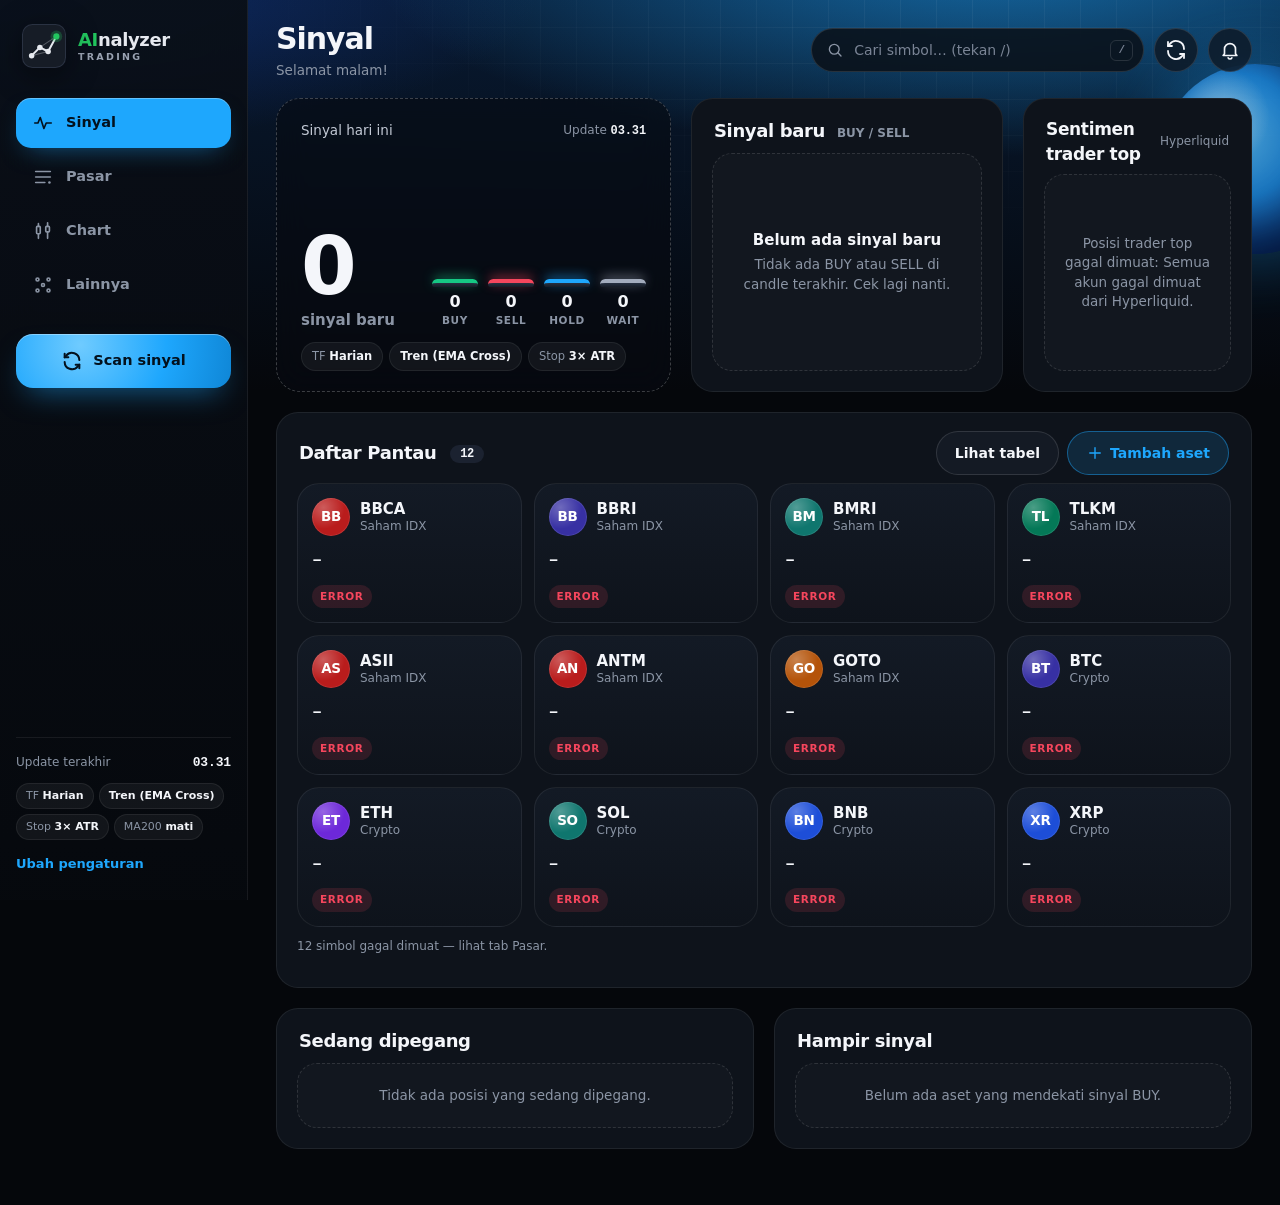
==== commit 6ab8c7fb: "Tampilan versi website untuk layar besar (v1.4.0) Co-Authored-By: Claude Opus 5.5 <noreply@anthropic" ====
--- a/app/index.html
+++ b/app/index.html
@@ -6,12 +6,33 @@
 <meta name="theme-color" content="#05070b">
 <meta name="color-scheme" content="dark">
 <title>AInalyzer Trading</title>
-<link rel="stylesheet" href="css/app.css?v=1.3.0">
+<link rel="stylesheet" href="css/app.css?v=1.4.0">
 <script src="vendor/lightweight-charts.standalone.production.js"></script>
 <script src="config.js"></script>
 </head>
 <body data-tab="signal">
 <div class="glow" aria-hidden="true"></div>
+<aside class="side" aria-label="Navigasi samping">
+  <div class="side-brand">
+    <svg class="brand-mark side-mark" viewBox="0 0 64 64" aria-hidden="true">
+      <rect x="0.75" y="0.75" width="62.5" height="62.5" rx="14.5" fill="#161C26" stroke="#2A3242" stroke-width="1.5"/>
+      <path d="M26 34 L50 18 M14 46 L38 40" stroke="#E6E9EF" stroke-width="1.5" stroke-linecap="round" opacity="0.3"/>
+      <polyline points="14,46 26,34 38,40 50,18" fill="none" stroke="#E6E9EF" stroke-width="3" stroke-linecap="round" stroke-linejoin="round"/>
+      <circle cx="14" cy="46" r="4" fill="#E6E9EF"/><circle cx="26" cy="34" r="4" fill="#E6E9EF"/><circle cx="38" cy="40" r="4" fill="#E6E9EF"/>
+      <circle cx="50" cy="18" r="8.5" fill="#22C55E" opacity="0.25"/><circle cx="50" cy="18" r="4.5" fill="#22C55E"/>
+    </svg>
+    <span class="brand-name side-word"><span class="brand-word"><b>AI</b>nalyzer</span><span class="brand-sub">Trading</span></span>
+  </div>
+  <nav class="side-nav" aria-label="Menu utama">
+    <button type="button" class="tab" data-tab="signal" title="Sinyal"><span class="tab-ic" data-icon="signal"></span><span class="tab-l">Sinyal</span></button>
+    <button type="button" class="tab" data-tab="market" title="Pasar"><span class="tab-ic" data-icon="market"></span><span class="tab-l">Pasar</span></button>
+    <button type="button" class="tab" data-tab="chart" title="Chart"><span class="tab-ic" data-icon="chart"></span><span class="tab-l">Chart</span></button>
+    <button type="button" class="tab" data-tab="more" title="Lainnya"><span class="tab-ic" data-icon="more"></span><span class="tab-l">Lainnya</span></button>
+  </nav>
+  <button type="button" class="side-scan" id="sideScan" title="Scan semua sinyal" aria-label="Scan semua sinyal"><span class="side-scan-ic" data-icon="refresh"></span><span class="tab-l" id="sideScanTxt">Scan sinyal</span></button>
+  <div class="progress side-prog" id="sideProg" aria-hidden="true" hidden><i></i></div>
+  <div class="side-foot" id="sideFoot"></div>
+</aside>
 <header class="appbar">
   <div class="brand">
     <svg class="brand-mark" viewBox="0 0 64 64" aria-hidden="true">
@@ -22,11 +43,16 @@
       <circle cx="50" cy="18" r="8.5" fill="#22C55E" opacity="0.25"/><circle cx="50" cy="18" r="4.5" fill="#22C55E"/>
     </svg>
     <span class="brand-name">
+      <span class="top-title" id="topTitle">Sinyal</span>
       <span class="greet" id="greet">Selamat datang</span>
       <span class="brand-word"><b>AI</b>nalyzer</span><span class="brand-sub">Trading</span>
     </span>
   </div>
   <div class="appbar-acts">
+    <div class="search" id="search">
+      <label class="field sfield"><span data-icon="search"></span><input type="text" id="searchIn" placeholder="Cari simbol… (tekan /)" maxlength="20" autocomplete="off" spellcheck="false" role="combobox" aria-expanded="false" aria-controls="searchRes" aria-autocomplete="list" aria-label="Cari simbol di daftar pantau"><kbd>/</kbd></label>
+      <div class="sres" id="searchRes" role="listbox" aria-label="Hasil pencarian" hidden></div>
+    </div>
     <button class="icon-btn round" id="refreshBtn" type="button" aria-label="Scan ulang semua sinyal"></button>
     <button class="icon-btn round" id="bellBtn" type="button" aria-label="Sinyal baru"></button>
   </div>
@@ -51,6 +77,6 @@
 <div class="sheet" id="sheet" role="dialog" aria-modal="true" hidden></div>
 <div class="toast" id="toast" role="status" aria-live="polite"></div>
 
-<script type="module" src="js/app.js?v=1.3.0"></script>
+<script type="module" src="js/app.js?v=1.4.0"></script>
 </body>
 </html>
--- a/app/css/app.css
+++ b/app/css/app.css
@@ -96,6 +96,8 @@
   display: flex; align-items: center; justify-content: space-between; gap: 12px;
 }
 body[data-tab="chart"] .appbar { display: none; }
+/* elemen khusus desktop (sidebar, judul halaman, pencarian): tidak tampil di ponsel */
+.side, .top-title, .search { display: none; }
 .brand { display: flex; align-items: center; gap: 12px; min-width: 0; }
 .brand-mark { width: 44px; height: 44px; display: block; filter: drop-shadow(0 6px 16px rgba(0, 0, 0, .45)); }
 /* wordmark: "AI" hijau tebal + "nalyzer", di bawahnya TRADING berspasi lebar; sapaan di atasnya */
@@ -654,6 +656,340 @@
 .hl-cnt { font-size: 12px; white-space: nowrap; }
 .hl-few { font-size: 12px; white-space: nowrap; }
 
+/* ================================================================ DESKTOP (>= 1024px)
+   Lapisan tambahan saja: layout ponsel/APK di atas tidak berubah. Sidebar kiri, top bar dengan
+   pencarian, grid 12 kolom, tabel lebar, chart dua kolom, sheet jadi modal di tengah. */
+@media (min-width: 1024px) {
+  :root { --side-w: 84px; --gutter: 28px; --content-max: 1440px; }
+  body { padding-left: var(--side-w); }
+  .tabbar { display: none; }
+
+  /* ---- sidebar */
+  .side {
+    display: flex; flex-direction: column; gap: 4px;
+    position: fixed; z-index: 20; top: 0; bottom: 0; left: 0; width: var(--side-w);
+    padding: 20px 14px 18px; overflow-y: auto; scrollbar-width: none;
+    background: linear-gradient(180deg, rgba(10, 15, 23, .94), rgba(6, 9, 14, .96));
+    border-right: 1px solid var(--line);
+    backdrop-filter: blur(18px); -webkit-backdrop-filter: blur(18px);
+  }
+  .side::-webkit-scrollbar { display: none; }
+  .side-brand { display: flex; align-items: center; justify-content: center; gap: 12px; padding: 2px 0 24px; }
+  .side-mark { width: 44px; height: 44px; }
+  .side-word { display: none; }
+  .side-nav { display: flex; flex-direction: column; gap: 4px; }
+  .side .tab {
+    flex-direction: row; justify-content: center; gap: 12px; height: 50px; padding: 0;
+    font-size: 14.5px; font-weight: 650; color: var(--muted); border-radius: 15px;
+    transition: background .2s, color .2s, box-shadow .2s;
+  }
+  .side .tab-l { display: none; }
+  .side .tab-ic { height: auto; }
+  .side .tab[aria-current="page"] {
+    background: var(--blue); color: var(--blue-ink);
+    box-shadow: 0 10px 26px -12px var(--blue-glow), inset 0 1px 0 rgba(255, 255, 255, .3);
+  }
+  .side .tab[aria-current="page"] .tab-ic { color: var(--blue-ink); filter: none; }
+  .side .tab .dot-n { top: 5px; left: auto; right: 9px; box-shadow: 0 0 0 2px #0a0f17; }
+  .side-scan {
+    position: relative; display: flex; align-items: center; justify-content: center; gap: 10px;
+    margin-top: 20px; height: 54px; border: 0; border-radius: 17px; color: var(--blue-ink);
+    font-weight: 750; font-size: 14.5px; white-space: nowrap; overflow: hidden;
+    background: radial-gradient(circle at 30% 20%, #6fcbff, var(--blue) 55%, #0f86d6);
+    box-shadow: 0 14px 30px -12px var(--blue-glow), inset 0 1px 0 rgba(255, 255, 255, .35);
+    transition: transform .12s, filter .2s;
+  }
+  .side-scan:active { transform: scale(.97); }
+  .side-scan-ic { display: grid; place-items: center; }
+  .side-scan svg { width: 22px; height: 22px; stroke-width: 2.2; }
+  .side-scan.spinning svg { animation: spin .9s linear infinite; }
+  .side-prog { margin: 10px 2px 0; }
+  .side-foot { display: none; margin-top: auto; padding-top: 16px; border-top: 1px solid var(--line); }
+  .side-upd { display: flex; justify-content: space-between; align-items: baseline; gap: 8px; font-size: 12px; color: var(--muted); }
+  .side-upd b { color: var(--text); font-weight: 650; font-size: 13px; }
+  .side-foot .chips { margin-top: 10px; gap: 5px; }
+  .side-foot .chip { font-size: 11px; padding: 4px 9px; }
+  .side-set { min-height: 36px; padding: 0; margin-top: 6px; font-size: 13px; }
+
+  /* ---- top bar */
+  .appbar, .views { max-width: calc(var(--content-max) + 2 * var(--gutter)); }
+  .appbar { min-height: 92px; padding: 22px var(--gutter) 14px; }
+  body[data-tab="chart"] .appbar { display: flex; }
+  .appbar .brand-mark, .appbar .brand-word, .appbar .brand-sub { display: none; }
+  .top-title { display: block; font-size: 30px; font-weight: 800; letter-spacing: -.035em; line-height: 1.05; color: var(--text); }
+  .appbar .greet { font-size: 13.5px; color: var(--muted); margin: 6px 0 0; }
+  .appbar-acts { align-items: center; gap: 10px; }
+  .search { display: block; position: relative; width: clamp(240px, 26vw, 380px); }
+  .sfield { min-height: 44px; padding: 0 10px 0 14px; background: rgba(10, 14, 20, .82); backdrop-filter: blur(10px); -webkit-backdrop-filter: blur(10px); }
+  .sfield > span { display: grid; place-items: center; color: var(--muted); }
+  .sfield svg { width: 18px; height: 18px; }
+  .sfield input { height: 42px; font-family: var(--font); text-transform: none; letter-spacing: 0; font-size: 14px; }
+  .sfield kbd { font: 600 11px/1 var(--mono); color: var(--dim); border: 1px solid var(--line-2); border-radius: 6px; padding: 4px 7px; }
+  .sfield:focus-within kbd { opacity: 0; }
+  .sres {
+    position: absolute; top: calc(100% + 8px); left: 0; right: 0; z-index: 35;
+    max-height: min(440px, 70vh); overflow-y: auto; padding: 6px;
+    background: var(--surface); border: 1px solid var(--line-2); border-radius: 18px;
+    box-shadow: 0 28px 60px -16px rgba(0, 0, 0, .85); animation: fade .15s;
+  }
+  .sres-i {
+    display: grid; grid-template-columns: 38px minmax(0, 1fr) auto auto; align-items: center; gap: 10px;
+    width: 100%; padding: 8px 10px; border: 0; border-radius: 12px; background: none; text-align: left;
+  }
+  .sres-i[aria-selected="true"] { background: var(--surface-3); }
+  .sres-id { min-width: 0; line-height: 1.25; }
+  .sres-id b { display: block; font-size: 14px; }
+  .sres-id span { display: block; font-size: 12px; color: var(--muted); white-space: nowrap; overflow: hidden; text-overflow: ellipsis; }
+  .sres-i .badge { min-width: 0; font-size: 10px; padding: 3px 8px; }
+  .sres-tag { font-size: 10.5px; color: var(--dim); }
+  .sres-empty { padding: 16px; text-align: center; color: var(--muted); font-size: 13px; }
+
+  /* ---- area konten */
+  .views { padding: 6px var(--gutter) 56px; }
+  body[data-tab="chart"] .views { padding-top: 6px; }
+  .view .page-h { display: none; } /* judul sudah ada di top bar */
+  .grab { display: none; }
+  .panel {
+    margin: 18px 0 0; padding: 18px 20px 20px; min-height: 0;
+    background: var(--surface); border: 1px solid var(--line); border-radius: var(--radius); box-shadow: none;
+  }
+  .row[role="button"] { cursor: pointer; }
+  .section-h h2 small { font-size: 12px; font-weight: 650; color: var(--muted); letter-spacing: 0; margin-left: 6px; }
+  .section-h h2 .count { margin-left: 8px; vertical-align: 2px; font-weight: 600; }
+  .btn svg { width: 18px; height: 18px; }
+  .btn.primary-soft { color: var(--blue); border-color: rgba(30, 167, 253, .45); background: var(--blue-bg); }
+
+  /* ---- dasbor Sinyal: grid 12 kolom */
+  .dgrid { display: grid; grid-template-columns: repeat(12, minmax(0, 1fr)); gap: 20px; align-items: stretch; }
+  .dcard {
+    display: flex; flex-direction: column; min-width: 0;
+    padding: 18px 20px 20px; border-radius: var(--radius);
+    background: var(--surface); border: 1px solid var(--line);
+  }
+  .dcard > .section-h:first-child { margin-top: 0; }
+  .dcard .list { margin: 0 -8px; padding: 0 8px; }
+  .d-hero { grid-column: span 6; display: flex; min-width: 0; }
+  .d-hero .hero { flex: 1; margin: 0; padding: 22px 24px 20px; display: flex; flex-direction: column; }
+  .d-hero .hero-main { flex: 1; align-items: flex-end; margin-top: 18px; }
+  .d-hero .hero-big .mono { font-size: 88px; }
+  .d-hero .hero-big small { font-size: 15px; }
+  .d-hero .bars { grid-template-columns: repeat(4, 50px); gap: 12px; }
+  .d-hero .hero-main { align-items: stretch; }
+  .d-hero .hero-big { align-self: flex-end; }
+  .d-hero .bar { height: 100%; }
+  .d-hero .bar-track { flex: 1; height: auto; min-height: 128px; } /* batang mengisi tinggi kartu */
+  .d-hero .bar b { font-size: 16px; }
+  .d-hero .bar span { font-size: 10.5px; }
+  .d-new { grid-column: span 6; }
+  .d-new .list { max-height: 330px; overflow-y: auto; scrollbar-width: thin; scrollbar-color: var(--surface-3) transparent; }
+  .d-hl { grid-column: 1 / -1; }
+  .d-hl .list { display: grid; grid-template-columns: repeat(auto-fill, minmax(280px, 1fr)); column-gap: 24px; }
+  .d-hl .section-h h2 { font-size: 17px; }
+  .dcard .list > * { flex-shrink: 0; }
+  .d-watch { grid-column: 1 / -1; }
+  .d-watch .section-h { gap: 16px; }
+  .d-acts { display: flex; gap: 8px; }
+  .wgrid { display: grid; grid-template-columns: repeat(auto-fill, minmax(190px, 1fr)); gap: 12px; }
+  .wgrid .wcard { cursor: pointer; }
+  .d-hold, .d-near { grid-column: span 6; }
+  .dcard .empty { flex: 1; display: flex; flex-direction: column; justify-content: center; }
+
+  /* ---- Pasar: toolbar + tabel */
+  .mk-head { display: flex; margin: 0 0 16px; }
+  .mk-head .seg.mview { margin: 0; width: min(440px, 100%); }
+  .mk-tools { display: flex; align-items: center; gap: 12px; flex-wrap: wrap; }
+  .mk-tools > .seg { flex: none; }
+  .mk-tools .seg button, .fund-filters .seg button { flex: none; padding: 0 16px; }
+  .add-inline { display: flex; align-items: center; gap: 8px; flex: 1 1 420px; justify-content: flex-end; min-width: 0; }
+  .add-inline .field { flex: 1 1 auto; max-width: 340px; min-height: 44px; }
+  .add-inline > .seg, .add-inline > .pill { flex: none; }
+  .mk-tools #editBtn { margin-left: auto; }
+  .add-inline .field input { height: 42px; }
+  .add-inline .pill { min-height: 44px; font-size: 14px; }
+  .mk-card .form-err { text-align: right; }
+  .mk-card .section-h { margin-top: 18px; }
+
+  .tscroll { overflow-x: auto; margin: 0 -20px; padding: 0 20px; scrollbar-width: thin; scrollbar-color: var(--surface-3) transparent; }
+  .dtable { width: 100%; border-collapse: separate; border-spacing: 0; font-size: 13.5px; }
+  .dtable th {
+    text-align: left; white-space: nowrap; padding: 0 12px 10px; border-bottom: 1px solid var(--line-2);
+    font-size: 11px; font-weight: 700; color: var(--muted); text-transform: uppercase; letter-spacing: .07em;
+  }
+  .th-btn {
+    display: inline-flex; align-items: center; gap: 6px; padding: 4px 2px; border: 0; border-radius: 6px; background: none;
+    font: inherit; color: inherit; text-transform: inherit; letter-spacing: inherit; white-space: nowrap;
+  }
+  .th-ar { font-size: 9px; opacity: .45; }
+  th[aria-sort="ascending"] .th-btn, th[aria-sort="descending"] .th-btn { color: var(--blue); }
+  th[aria-sort="ascending"] .th-ar, th[aria-sort="descending"] .th-ar { opacity: 1; }
+  .dtable td { padding: 11px 12px; border-bottom: 1px solid var(--line); vertical-align: middle; white-space: nowrap; }
+  .dtable tbody tr:last-child td { border-bottom: 0; }
+  .dtable .r { text-align: right; }
+  .dtable .c { text-align: center; }
+  .dtable .badge { font-size: 10.5px; }
+  .trow { cursor: pointer; }
+  .trow td { transition: background .15s; }
+  .trow:focus-visible { outline: 2px solid var(--blue); outline-offset: -2px; }
+  .t-asset { display: flex; align-items: center; gap: 12px; min-width: 0; }
+  .t-id { min-width: 0; line-height: 1.3; }
+  .t-id b { display: block; font-size: 14.5px; }
+  .t-id > span { display: block; max-width: 240px; font-size: 12px; color: var(--muted); overflow: hidden; text-overflow: ellipsis; }
+  .t-last b { font-weight: 750; }
+  .t-last small { display: block; font-size: 11.5px; margin-top: 2px; }
+  .t-score { display: inline-flex; align-items: center; gap: 10px; }
+  .t-meter { position: relative; display: block; width: 64px; height: 6px; border-radius: 3px; background: linear-gradient(90deg, var(--sell), #3a4456 50%, var(--buy)); }
+  .t-meter i { position: absolute; top: -3px; width: 3px; height: 12px; border-radius: 2px; background: #fff; transform: translateX(-1.5px); box-shadow: 0 0 0 2px var(--surface); }
+  .t-go { display: inline-grid; color: var(--dim); transition: color .15s, transform .15s; }
+  .row-del.sm { width: 36px; height: 36px; display: inline-grid; }
+  .row-del.sm svg { width: 18px; height: 18px; }
+  .t-rank { width: 40px; text-align: center !important; color: var(--muted); font-size: 12px; font-weight: 700; }
+  .t-sub { display: inline-flex; align-items: center; gap: 8px; }
+  .t-sub b { min-width: 22px; text-align: right; color: var(--fc); font-size: 13px; }
+  .t-sub > i { display: block; width: 44px; height: 5px; border-radius: 3px; background: rgba(255, 255, 255, .07); overflow: hidden; }
+  .t-sub > i > i { display: block; height: 100%; border-radius: 3px; background: var(--fc); }
+  .ftable .t-id > span { max-width: 130px; }
+  .wtable th { white-space: normal; vertical-align: bottom; }
+  .wtable .th-btn { white-space: normal; text-align: inherit; max-width: 92px; }
+  .ftable th, .ftable td { padding-left: 8px; padding-right: 8px; }
+  .ftable th { white-space: normal; vertical-align: bottom; letter-spacing: .03em; font-size: 10.5px; }
+  .ftable .th-btn { white-space: normal; text-align: inherit; max-width: 96px; }
+  .ftable .t-sub > i { width: 26px; }
+  .ftable .mk.sec { max-width: 96px; display: inline-block; vertical-align: middle; }
+  .ftable .fscore { display: inline-block; }
+
+  #mktFund:not([hidden]) { display: grid; grid-template-columns: minmax(0, 1.55fr) minmax(0, 1fr); column-gap: 20px; align-items: stretch; }
+  #mktFund > * { grid-column: 1 / -1; }
+  #mktFund > .fund-hero { grid-column: 1; margin: 0; }
+  #mktFund > .fund-warn { grid-column: 2; margin: 0; display: flex; flex-direction: column; justify-content: center; font-size: 13.5px; padding: 16px 18px; border-radius: var(--radius); }
+  .fund-filters { display: flex; align-items: center; gap: 16px; flex-wrap: wrap; margin-top: 18px; }
+  .fund-filters .toolbar { margin-top: 0 !important; flex: none; }
+  .fund-filters .fchips { margin-top: 0; }
+  #mktFund .group { margin-top: 18px !important; }
+
+  /* ---- Chart: dua kolom + riwayat di bawah */
+  .c-top { display: grid; grid-template-columns: minmax(0, 1.85fr) minmax(340px, 1fr); gap: 20px; align-items: start; }
+  .c-main { min-width: 0; }
+  .c-side {
+    position: sticky; top: 16px; max-height: calc(100vh - 32px); overflow-y: auto; overscroll-behavior: contain;
+    margin-right: -6px; padding-right: 6px; scrollbar-width: thin; scrollbar-color: var(--surface-3) transparent;
+  }
+  .c-side > :first-child { margin-top: 0; }
+  .c-head { display: flex; align-items: center; justify-content: space-between; gap: 12px; }
+  .c-id { display: flex; align-items: center; gap: 14px; min-width: 0; }
+  .c-title { min-width: 0; }
+  .c-title h1 { margin: 0; display: flex; align-items: center; gap: 10px; font-size: 26px; font-weight: 800; letter-spacing: -.03em; line-height: 1.15; }
+  .c-title .name { font-size: 13.5px; color: var(--muted); white-space: nowrap; overflow: hidden; text-overflow: ellipsis; }
+  .cdesk .price-line { margin-top: 16px; }
+  .cdesk .price-sym, .cdesk .price-big { font-size: 40px; }
+  .cdesk .chart-card { margin-top: 16px; padding: 14px 8px 10px; }
+  .cdesk .chart-bar { flex-wrap: wrap; row-gap: 10px; }
+  .cdesk .seg.tf { margin: 0 auto 0 0; flex: none; padding: 3px; gap: 2px; border-radius: 999px; background: var(--bg-2); border: 1px solid var(--line); }
+  .cdesk .seg.tf button { flex: none; min-height: 38px; padding: 0 16px; border: 0; background: none; font-size: 13px; }
+  .cdesk .seg.tf button[aria-pressed="true"] { background: var(--blue); color: var(--blue-ink); }
+  .cdesk #priceChart { height: clamp(480px, calc(100vh - 340px), 620px); margin-top: 8px; }
+  .cdesk #scoreChart { height: 110px; }
+  .c-chart-skel { height: 540px; }
+  .c-tf { padding: 10px; }
+  .c-full { margin-top: 20px; }
+  .c-full > .card:first-child { margin-top: 0; }
+  .c-full .section-h { margin-bottom: 12px; }
+  .htable td b { font-weight: 650; }
+
+  /* ---- Lainnya: dua kolom */
+  .more-grid { display: grid; grid-template-columns: minmax(0, 1fr) minmax(0, 1fr); gap: 24px; align-items: start; }
+  .more-col > .section-h:first-child { margin-top: 4px; }
+
+  /* ---- sheet -> modal di tengah */
+  .sheet-backdrop { backdrop-filter: blur(4px); -webkit-backdrop-filter: blur(4px); }
+  .sheet {
+    top: 50%; bottom: auto; left: 50%; right: auto; margin: 0;
+    width: min(560px, calc(100vw - 48px)); max-height: calc(100vh - 64px); overflow-y: auto;
+    padding: 26px 26px 24px; border-radius: 26px; border-bottom: 1px solid var(--line-2);
+    transform: translate(-50%, -50%);
+    box-shadow: 0 40px 100px -20px rgba(0, 0, 0, .9);
+    animation: modalIn .22s var(--ease);
+  }
+  @keyframes modalIn { from { opacity: 0; transform: translate(-50%, -47%) scale(.98); } }
+  .sheet h3 { font-size: 20px; }
+
+  .toast { bottom: 28px; left: calc(50% + var(--side-w) / 2); }
+}
+
+/* sidebar penuh (label, ringkasan pengaturan) mulai 1280px; di bawahnya ikon saja */
+@media (min-width: 1280px) {
+  :root { --side-w: 248px; }
+  .side { padding: 22px 16px 18px; }
+  .side-brand { justify-content: flex-start; padding: 2px 6px 26px; }
+  .side-word { display: flex; }
+  .side .tab { justify-content: flex-start; padding: 0 16px; }
+  .side .tab-l { display: inline; }
+  .side .tab .dot-n { position: static; margin-left: auto; }
+  .side-foot { display: block; }
+  .d-hero { grid-column: span 5; }
+  .d-new { grid-column: span 4; }
+  .d-hl { grid-column: span 3; }
+  .d-hl .list { display: flex; }
+  /* kartu sempit: baris sentimen ditumpuk (nama di atas, bar long/short di bawah) */
+  .d-hl .row { grid-template-columns: 38px minmax(0, 1fr); row-gap: 6px; column-gap: 10px; min-height: 0; padding: 9px 8px; }
+  .d-hl .row > .avatar { width: 38px; height: 38px; font-size: 13.5px; grid-row: span 2; align-self: start; }
+  .d-hl .row-r.hl-r { grid-column: 2; flex-direction: row; align-items: center; justify-content: space-between; gap: 10px; }
+  .d-hl .hl-bar.sm { flex: 1; width: auto; }
+  .d-hl .list, .d-new .list { max-height: 310px; overflow-y: auto; scrollbar-width: thin; scrollbar-color: var(--surface-3) transparent; }
+  .d-hero .bars { grid-template-columns: repeat(4, 46px); gap: 10px; }
+  .d-hero .hero-big .mono { font-size: 80px; }
+}
+@media (min-width: 1440px) {
+  :root { --gutter: 32px; }
+  .dgrid { gap: 24px; }
+  .wgrid { grid-template-columns: repeat(auto-fill, minmax(168px, 1fr)); }
+  .d-hero .bars { grid-template-columns: repeat(4, 54px); gap: 12px; }
+  .d-hero .hero-big .mono { font-size: 92px; }
+  .c-top { grid-template-columns: minmax(0, 1.9fr) minmax(380px, 1fr); gap: 24px; }
+}
+@media (min-width: 1024px) and (max-width: 1439.98px) {
+  .ftable .t-sub > i { display: none; }
+  .ftable .t-id > span { display: none; } /* nama lengkap tetap ada di chart & pencarian */
+  .ftable th, .ftable td { padding-left: 5px; padding-right: 5px; }
+  .wtable .t-meter { display: none; }
+  .wtable .t-id > span { max-width: 170px; }
+  .wtable th, .wtable td { padding-left: 8px; padding-right: 8px; }
+}
+@media (min-width: 1024px) and (max-width: 1279.98px) {
+  .add-inline { order: 3; flex-basis: 100%; justify-content: flex-start; }
+  .add-inline .field { max-width: none; }
+  .mk-card .form-err { text-align: left; }
+  .wtable th:nth-child(2), .wtable td:nth-child(2) { display: none; } /* kolom Pasar: nama (mis. BTC/USDT) sudah menjelaskan */
+  .wtable .t-id > span { max-width: 130px; }
+  .ftable th:nth-child(3), .ftable td:nth-child(3) { display: none; } /* kolom Sektor (layar sempit) */
+  .c-top { grid-template-columns: minmax(0, 1.6fr) minmax(300px, 1fr); }
+  .cdesk .seg.tf button { padding: 0 12px; }
+  .cdesk .seg.mode button { padding: 0 10px; }
+}
+/* hover hanya di desktop dengan mouse */
+@media (min-width: 1024px) and (hover: hover) {
+  .side .tab:not([aria-current="page"]):hover { background: var(--surface-2); color: var(--text); }
+  .side-scan:hover { filter: brightness(1.08); }
+  .row:hover { background: var(--surface-2); }
+  .trow:hover td { background: rgba(255, 255, 255, .035); }
+  .trow:hover .t-go { color: var(--blue); transform: translateX(2px); }
+  .wcard:hover { border-color: var(--line-2); transform: translateY(-2px); box-shadow: 0 18px 34px -22px rgba(0, 0, 0, .95); }
+  .wcard.sel:hover { border-color: var(--blue); }
+  .pick:hover { border-color: rgba(30, 167, 253, .5); background: var(--surface-3); }
+  .pill:hover { background: var(--surface-3); }
+  .pill.primary:hover { background: var(--blue); filter: brightness(1.08); }
+  .btn:hover { background: var(--surface-3); }
+  .btn.on:hover, .btn.primary-soft:hover { background: rgba(30, 167, 253, .22); }
+  .btn.danger:hover { background: #ff5a70; }
+  .seg button:not([aria-pressed="true"]):hover { color: var(--text); border-color: var(--line-2); }
+  .icon-btn.round:hover { background: var(--surface-3); }
+  .opt:not([aria-checked="true"]):hover { border-color: var(--line-2); }
+  .acc summary:hover, .fflags summary:hover { background: rgba(255, 255, 255, .025); }
+  .fchips button:not([aria-pressed="true"]):hover, .toggle-sm:not([aria-pressed="true"]):hover { color: var(--text); border-color: var(--muted); }
+  .th-btn:hover { color: var(--text); }
+  .sres-i:hover { background: var(--surface-2); }
+  .link:hover { text-decoration: underline; text-underline-offset: 3px; }
+}
+
 @media (min-width: 390px) {
   .bars { grid-template-columns: repeat(4, 38px); }
   .price-sym, .price-big { font-size: 34px; }
